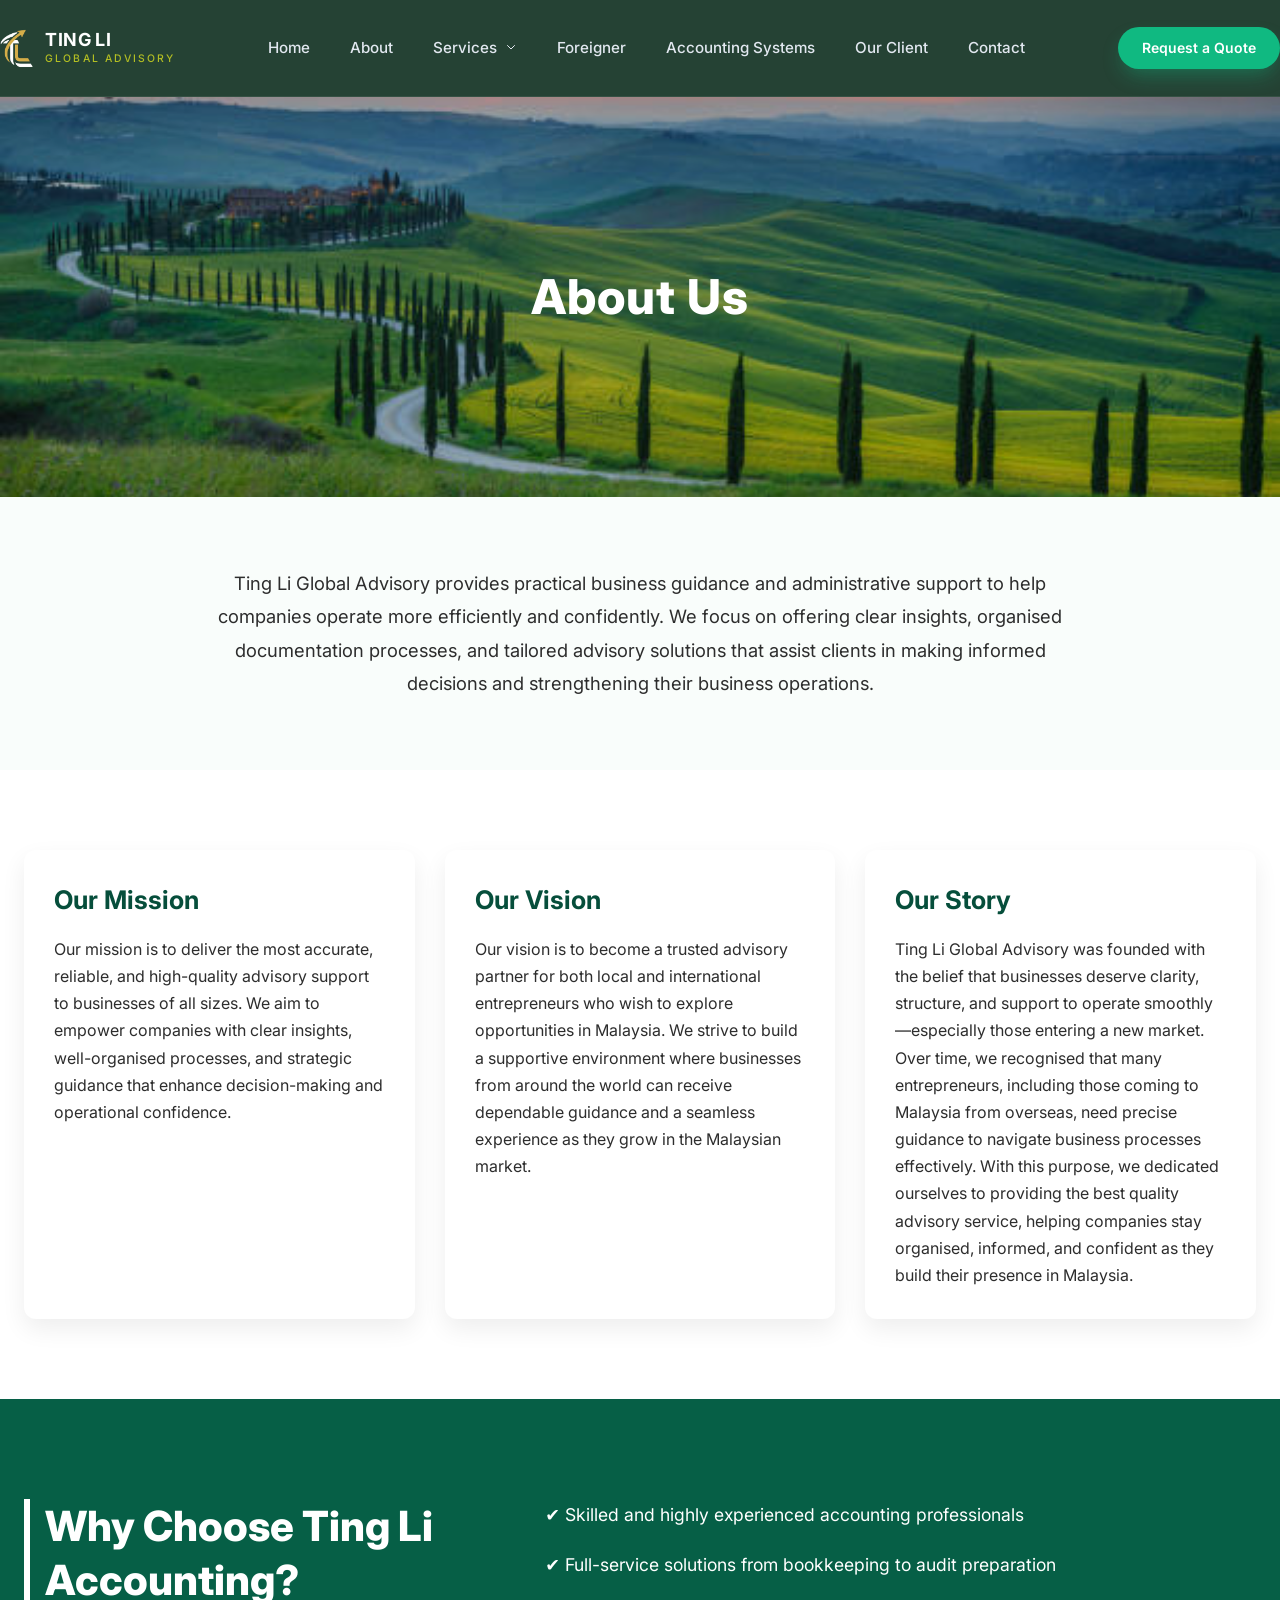
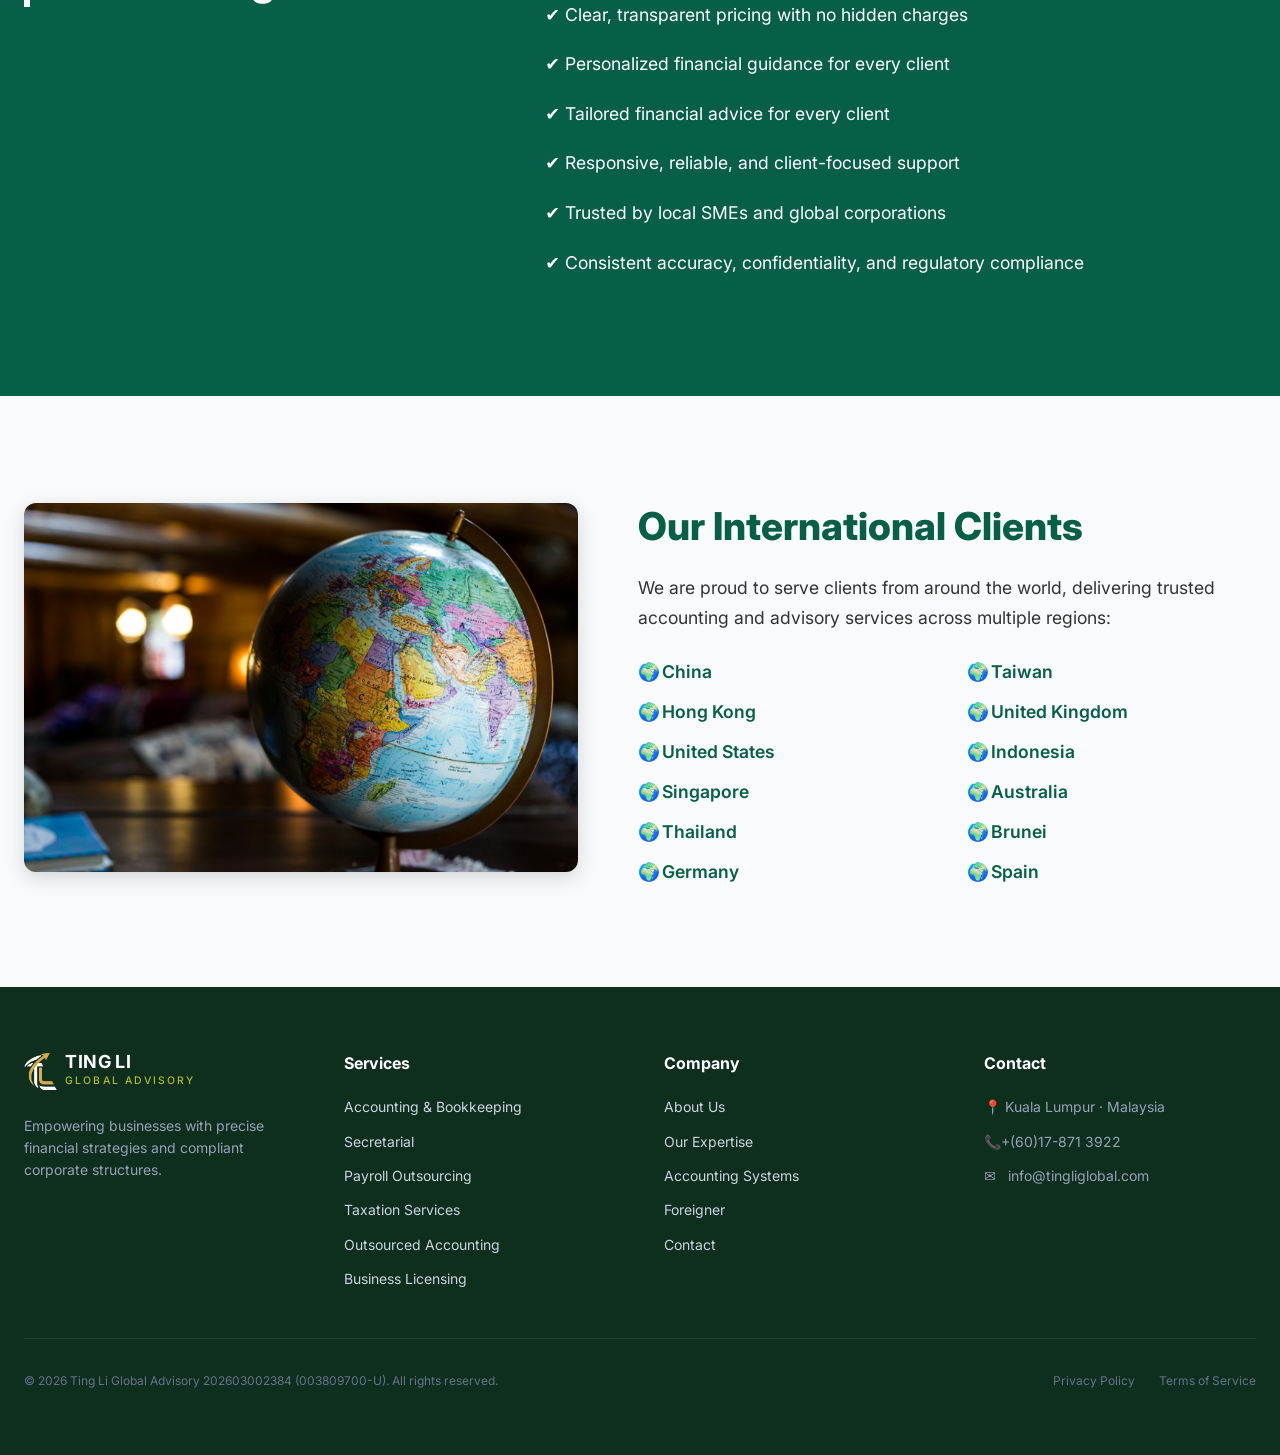
==== about.html @ d5cf1a66 "Add files via upload" ====
<!DOCTYPE html>
<html lang="en">
<head>
  <meta charset="utf-8" />
  <meta name="viewport" content="width=device-width, initial-scale=1" />
  <title>About - Ting Li Global Advisory</title>
  <link href="https://fonts.googleapis.com/css2?family=Inter:wght@300;400;500;600;700;800&display=swap" rel="stylesheet">
  <link rel="stylesheet" href="design.css" />
  <link rel="stylesheet" href="about.css" />
</head>
<body>
    
    <!-- ===== HEADER ===== -->
    <header class="site-header">
      <div class="container header-inner">
        
        <!-- Logo -->
        <a class="brand-logo" href="index.html">
            <img src="logo-short.png" alt="Ting Li Logo" class="logo-img">
            <div class="logo-text-group">
                <span class="logo-title">TING LI</span>
                <span class="logo-subtitle">Global Advisory</span>
            </div>
        </a>
    
        <!-- Desktop Nav -->
        <nav class="main-nav">
          <a href="index.html" class="nav-link">Home</a>
          <a href="about.html" class="nav-link">About</a>
          
          
          <!-- Dropdown -->
          <div class="nav-item-dropdown">
            <a href="#" class="nav-link dropdown-toggle">
                Services 
                <svg class="arrow-icon" fill="none" stroke="currentColor" viewBox="0 0 24 24"><path stroke-linecap="round" stroke-linejoin="round" stroke-width="2" d="M19 9l-7 7-7-7"></path></svg>
            </a>
            <div class="dropdown-menu">
                <a href="accounting.html" class="dropdown-item">Accounting & Bookkeeping</a>
                <a href="secretarial.html" class="dropdown-item">Company Secretarial</a>
                <a href="payroll.html" class="dropdown-item">Payroll Outsourcing</a>
                <a href="taxation.html" class="dropdown-item">Taxation Services</a>
                <a href="outsource.html" class="dropdown-item">Outsourced Accounting</a>
                <a href="license.html" class="dropdown-item">Business License</a>
                <div class="dropdown-divider"></div>
                <a href="services.html" class="dropdown-item highlight-link">All Services →</a>
            </div>
          </div>
          
          <a href="foreigner.html" class="nav-link">Foreigner</a>
          <a href="system.html" class="nav-link">Accounting Systems</a>
          <a href="client.html" class="nav-link">Our Client</a>
          <a href="contact.html" class="nav-link">Contact</a>
        </nav>
    
        <!-- CTA & Mobile -->
        <div class="header-actions">
            <a href="contact.html" class="btn btn-primary btn-sm">Request a Quote</a>
            <button class="mobile-menu-btn">
              <svg class="icon" fill="none" stroke="currentColor" viewBox="0 0 24 24"><path stroke-linecap="round" stroke-linejoin="round" stroke-width="2" d="M4 6h16M4 12h16M4 18h16"></path></svg>
            </button>
        </div>
      </div>
    </header>

  <main>
    <!-- ===== ABOUT US PAGE ===== -->
    <section class="about-banner">
      <img src="aboutbanner.jpg" alt="About TL Accounting">
      <div class="banner-text">
        <h1>About Us</h1>
      </div>
    </section>

    <section class="about-intro">
      <div class="container">
        <p>
          Ting Li Global Advisory provides practical business guidance and administrative support to help companies operate more efficiently and confidently. We focus on offering clear insights, organised documentation processes, and tailored advisory solutions that assist clients in making informed decisions and strengthening their business operations.
        </p>
      </div>
    </section>

    <section class="about-details">
      <div class="container mission-vision-story">
        <div class="detail-box">
          <h2>Our Mission</h2>
          <p>
            Our mission is to deliver the most accurate, reliable, and high-quality advisory support to businesses of all sizes. We aim to empower companies with clear insights, well-organised processes, and strategic guidance that enhance decision-making and operational confidence.
          </p>
        </div>

        <div class="detail-box">
          <h2>Our Vision</h2>
          <p>
            Our vision is to become a trusted advisory partner for both local and international entrepreneurs who wish to explore opportunities in Malaysia. We strive to build a supportive environment where businesses from around the world can receive dependable guidance and a seamless experience as they grow in the Malaysian market.
          </p>
        </div>

        <div class="detail-box">
          <h2>Our Story</h2>
          <p>
            Ting Li Global Advisory was founded with the belief that businesses deserve clarity, structure, and support to operate smoothly—especially those entering a new market. Over time, we recognised that many entrepreneurs, including those coming to Malaysia from overseas, need precise guidance to navigate business processes effectively. With this purpose, we dedicated ourselves to providing the best quality advisory service, helping companies stay organised, informed, and confident as they build their presence in Malaysia.
          </p>
        </div>
      </div>
    </section>

    <!-- ===== WHY CHOOSE HYCHANCE SECTION ===== -->
    <section class="why-hychance">
      <div class="container why-flex">
        
        <!-- Left side: title only -->
        <div class="why-title">
          <h2>Why Choose Ting Li Accounting?</h2>
        </div>

        <!-- Right side: content / points -->
        <div class="why-content">
          <ul class="why-list">
            <li>✔ Skilled and highly experienced accounting professionals</li>
            <li>✔ Full-service solutions from bookkeeping to audit preparation</li>
            <li>✔ Clear, transparent pricing with no hidden charges</li>
            <li>✔ Personalized financial guidance for every client</li>
            <li>✔ Tailored financial advice for every client</li>
            <li>✔ Responsive, reliable, and client-focused support</li>
            <li>✔ Trusted by local SMEs and global corporations</li>
            <li>✔ Consistent accuracy, confidentiality, and regulatory compliance</li>
          </ul>
        </div>

      </div>
    </section>

    <!-- ===== OUR INTERNATIONAL CLIENTS ===== -->
    <section class="international-clients">
      <div class="container clients-flex">
        
        <!-- Left: Photo -->
        <div class="clients-photo">
          <img src="clientsworld.jpg" alt="International Clients Map" />
        </div>

        <!-- Right: Title + Countries -->
        <div class="clients-text">
          <h2>Our International Clients</h2>
          <p>We are proud to serve clients from around the world, delivering trusted accounting and advisory services across multiple regions:</p>
          <ul class="country-list">
            <li>China</li>
            <li>Taiwan</li>
            <li>Hong Kong</li>
            <li>United Kingdom</li>
            <li>United States</li>
            <li>Indonesia</li>
            <li>Singapore</li>
            <li>Australia</li>
            <li>Thailand</li>
            <li>Brunei</li>
            <li>Germany</li>
            <li>Spain</li>
          </ul>
        </div>

      </div>
    </section>
  </main>

     <!-- ===== FOOTER ===== -->
    <footer class="site-footer">
      <div class="container">
        <div class="footer-grid">
          
          <!-- Brand -->
          <div class="footer-col brand-col">
            <div class="footer-brand">
               <img src="logo-short.png" alt="Ting Li Logo" class="logo-img">
            <div class="logo-text-group">
                <span class="logo-title">TING LI</span>
                <span class="logo-subtitle">Global Advisory</span>
            </div>
            </div>
            <p class="footer-desc">
              Empowering businesses with precise financial strategies and compliant corporate structures.
            </p>
          </div>

          <!-- Links -->
          <div class="footer-col">
            <h4 class="footer-heading">Services</h4>
            <ul class="footer-links">
              <li><a href="accounting.html">Accounting & Bookkeeping</a></li>
              <li><a href="secretarial.html">Secretarial</a></li>
              <li><a href="payroll.html">Payroll Outsourcing</a></li>
              <li><a href="taxation.html">Taxation Services</a></li>
              <li><a href="outsource.html">Outsourced Accounting</a></li>
              <li><a href="license.html">Business Licensing</a></li>
              
            </ul>
          </div>

          <div class="footer-col">
            <h4 class="footer-heading">Company</h4>
            <ul class="footer-links">
              <li><a href="about.html">About Us</a></li>
              <li><a href="services.html">Our Expertise</a></li>
              <li><a href="system.html">Accounting Systems</a></li>
              <li><a href="foreigner.html">Foreigner</a></li>
              
              <li><a href="contact.html">Contact</a></li>
            </ul>
          </div>

          <!-- Contact -->
          <div class="footer-col">
          <h4 class="footer-heading">Contact</h4>
          <ul class="footer-contact">
            <li>
               <span>📍 Kuala Lumpur · Malaysia</span>
               <span><br></span>
            </li>
            <li>
               <span>📞+(60)17-871 3922</span>
               <span></span>
            </li>
            <li>
               <span>✉️</span>
               <span>info@tingliglobal.com</span>
            </li>
          </ul>
        </div>

        </div>

        <div class="footer-bottom">
          <p>&copy; 2026 Ting Li Global Advisory 202603002384 (003809700-U). All rights reserved.</p>
          <div class="footer-legal">
            <a href="#">Privacy Policy</a>
            <a href="#">Terms of Service</a>
          </div>
        </div>
      </div>
    </footer>
</body>
</html>
---- design.css ----
/* =========================================
   VARIABLES & RESET
   ========================================= */
:root {
  /* Colors */
  --primary: #10b981; /* Emerald 500 */
  --primary-hover: #059669; /* Emerald 600 */
  --primary-light: #ecfdf5; /* Emerald 50 */
  --slate-900: #0f172a;
  --slate-800: #1e293b;
  --slate-500: #64748b;
  --slate-400: #94a3b8;
  --slate-50: #f8fafc;
  --white: #ffffff;
  
  /* Footer Background - Matching Header (Dark Emerald) */
  --bg-emerald-dark: #0e2e1e;

  /* Gradients */
  --grad-emerald: linear-gradient(to right, #059669, #14b8a6, #06b6d4); /* Emerald-Teal-Cyan */
  --grad-logo: linear-gradient(to bottom right, #10b981, #0d9488);
  
  /* Shadows */
  --shadow-sm: 0 1px 2px 0 rgba(0, 0, 0, 0.05);
  --shadow-lg: 0 10px 15px -3px rgba(0, 0, 0, 0.1), 0 4px 6px -2px rgba(0, 0, 0, 0.05);
  --shadow-card: 0 2px 15px -3px rgba(0,0,0,0.07);
  --shadow-card-hover: 0 50px 80px -15px rgba(16,185,129,0.3);
  --shadow-neon: 0 0 10px rgba(16, 185, 129, 0.5);
  
  /* Layout */
  --container-max: 1280px;
  --header-height: 80px;
}

* { box-sizing: border-box; margin: 0; padding: 0; }
html { height: 100%; } 
body {
  font-family: 'Inter', system-ui, -apple-system, sans-serif;
  color: var(--slate-900);
  line-height: 1.6;
  background-color: var(--white);
  -webkit-font-smoothing: antialiased;
}

/* =========================================
   UTILITIES
   ========================================= */
.container {
  width: 100%;
  max-width: var(--container-max);
  margin-left: auto !important;
  margin-right: auto !important;
  padding-left: 24px;
  padding-right: 24px;
}
a { text-decoration: none; color: inherit; }
.relative-z { position: relative; z-index: 10; }
.text-center { text-align: center; }
.mb-12 { margin-bottom: 3rem; }
.w-16 { width: 4rem; }
.h-1 { height: 0.25rem; }
.bg-emerald-500 { background-color: var(--primary); }
.mx-auto { margin-left: auto; margin-right: auto; }
.rounded { border-radius: 0.25rem; }
.text-slate-900 { color: var(--slate-900); }
.text-white { color: var(--white); }
.mt-6 { margin-top: 1.5rem; }

/* Buttons */
.btn {
  display: inline-flex;
  align-items: center;
  justify-content: center;
  font-weight: 600;
  border-radius: 9999px; /* Pill */
  transition: all 0.3s ease;
  cursor: pointer;
  border: none;
}
.btn-primary {
  background-color: var(--primary);
  color: var(--white);
  box-shadow: 0 10px 20px -5px rgba(16,185,129,0.4);
}
.btn-primary:hover {
  background-color: var(--primary-hover);
  transform: translateY(-2px);
  box-shadow: 0 20px 30px -5px rgba(16,185,129,0.5);
}
.btn-glass {
  background-color: rgba(255,255,255,0.05);
  border: 1px solid rgba(255,255,255,0.1);
  color: var(--white);
  backdrop-filter: blur(4px);
}
.btn-glass:hover {
  background-color: rgba(255,255,255,0.1);
}
.btn-dark {
  background-color: var(--slate-900);
  color: var(--white);
  box-shadow: var(--shadow-lg);
}
.btn-dark:hover {
  background-color: var(--slate-800);
  transform: translateY(-2px);
}
.btn-sm { padding: 0.625rem 1.5rem; font-size: 0.875rem; }
.btn-lg { padding: 1rem 2rem; font-size: 1rem; min-width: 180px; }

/* =========================================
   HEADER
   ========================================= */
.site-header {
  position: sticky;
  top: 0;
  z-index: 100;
  background-color: rgba(14, 46, 30, 0.9);
  backdrop-filter: blur(16px);
  border-bottom: 1px solid rgba(255, 255, 255, 0.08);
}
.header-inner {
  display: flex;
  align-items: center;
  justify-content: space-between;
  padding: 1.25rem 0;
}

/* Logo */
.brand-logo { display: flex; align-items: center; gap: 0.75rem; color: var(--white); }
.logo-img { height: 2.5rem; width: auto; object-fit: contain; }
.logo-text-group { display: flex; flex-direction: column; }
.logo-title { font-weight: 700; font-size: 1.125rem; line-height: 1.25; letter-spacing: 0.025em; }
.logo-subtitle { font-size: 0.65rem; font-weight: 500; letter-spacing: 0.2em; color: #b3be23; text-transform: uppercase; }

/* Nav */
.main-nav { display: none; }
@media(min-width: 1024px) {
  .main-nav { display: flex; align-items: center; gap: 2.5rem; }
}
.nav-link {
  font-weight: 500;
  color: #e2e8f0;
  font-size: 0.95rem;
  position: relative;
  transition: color 0.3s;
}
.nav-link:hover { color: #34d399; }
.nav-link::before {
  content: ''; position: absolute; bottom: -2px; left: 0; width: 0; height: 2px;
  background-color: #34d399; transition: width 0.3s;
}
.nav-link:hover::before { width: 100%; }

/* Dropdown */
.nav-item-dropdown { position: relative; height: 100%; display: flex; align-items: center; padding: 1rem 0; cursor: pointer; }
.arrow-icon { width: 0.75rem; height: 0.75rem; transition: transform 0.2s; margin-left: 4px; display: inline-block; }
.nav-item-dropdown:hover .arrow-icon { transform: rotate(180deg); }

.dropdown-menu {
  opacity: 0; visibility: hidden;
  position: absolute; top: 100%; left: 50%;
  transform: translateX(-50%) translateY(10px);
  background: var(--white);
  min-width: 260px;
  padding: 0.5rem;
  border-radius: 0.75rem;
  box-shadow: 0 20px 40px -5px rgba(0, 0, 0, 0.1);
  z-index: 50;
  transition: all 0.2s cubic-bezier(0.16, 1, 0.3, 1);
  border: 1px solid rgba(0,0,0,0.05);
}
.nav-item-dropdown:hover .dropdown-menu {
  opacity: 1; visibility: visible;
  transform: translateX(-50%) translateY(0);
}
.dropdown-item {
  display: block; padding: 0.625rem 1rem;
  color: var(--slate-500);
  font-size: 0.9rem; font-weight: 500;
  border-radius: 0.5rem; transition: all 0.2s;
}
.dropdown-item:hover {
  background-color: var(--primary-light);
  color: var(--primary-hover);
  padding-left: 1.25rem;
}
.dropdown-divider { height: 1px; background-color: #f1f5f9; margin: 0.25rem 0; }
.highlight-link { color: var(--primary-hover); font-weight: 600; }

/* Header Actions */
.header-actions { display: flex; align-items: center; gap: 1rem; }
.mobile-menu-btn {
  display: block; background: none; border: none; color: rgba(255,255,255,0.9);
  padding: 0.5rem; cursor: pointer;
}
.mobile-menu-btn:hover { color: white; background-color: rgba(255,255,255,0.1); border-radius: 0.5rem; }
@media(min-width: 1024px) { .mobile-menu-btn { display: none; } }
@media(max-width: 640px) { .header-actions .btn { display: none; } }

/* =========================================
   HERO
   ========================================= */
.hero-section {
  position: relative; width: 100%; min-height: 100vh;
  display: flex; align-items: center; justify-content: center;
  overflow: hidden;
  padding-top: 100px; padding-bottom: 80px;
}
.hero-slideshow {
  position: absolute; inset: 0; z-index: 0;
  background-size: cover; background-position: center;
  animation: slideShow 24s infinite;
  transition: background-image 1s ease-in-out;
}
.hero-overlay {
  position: absolute; inset: 0; z-index: 1;
  background: linear-gradient(135deg, rgba(2, 6, 23, 0.9) 0%, rgba(15, 23, 42, 0.7) 60%, rgba(15, 23, 42, 0.4) 100%);
}
@keyframes slideShow {
  0%, 20% { background-image: url('home1.jpg'); transform: scale(1); }
  25%, 45% { background-image: url('home2.jpg'); transform: scale(1.05); }
  50%, 70% { background-image: url('home3.jpg'); transform: scale(1); }
  75%, 95% { background-image: url('home4.jpg'); transform: scale(1.05); }
  100% { background-image: url('home1.jpg'); transform: scale(1); }
}

.hero-content {
  position: relative; z-index: 10;
  display: flex; flex-direction: column; align-items: flex-start; text-align: left;
}
.hero-inner { width: 100%; max-width: 64rem; }

.hero-badge {
  display: inline-flex; align-items: center; gap: 0.5rem;
  padding: 0.375rem 1rem; margin-bottom: 2rem;
  border-radius: 9999px;
  background-color: rgba(30, 41, 59, 0.5);
  backdrop-filter: blur(12px);
  border: 1px solid rgba(51, 65, 85, 0.5);
  box-shadow: var(--shadow-lg);
}
.status-indicator { position: relative; display: flex; width: 0.5rem; height: 0.5rem; }
.ping { position: absolute; display: inline-flex; height: 100%; width: 100%; border-radius: 50%; background-color: #34d399; opacity: 0.75; animation: ping 1s cubic-bezier(0, 0, 0.2, 1) infinite; }
@keyframes ping { 75%, 100% { transform: scale(2); opacity: 0; } }
.dot { position: relative; display: inline-flex; border-radius: 50%; width: 0.5rem; height: 0.5rem; background-color: #10b981; }
.badge-text { color: #6ee7b7; font-size: 0.75rem; font-weight: 700; letter-spacing: 0.1em; text-transform: uppercase; }

.hero-title {
  font-size: 3rem; font-weight: 800; color: var(--white);
  line-height: 1.1; margin-bottom: 2rem; letter-spacing: -0.025em;
  text-shadow: 0 10px 30px rgba(0,0,0,0.5);
}
@media(min-width: 768px) { .hero-title { font-size: 3.75rem; } }
@media(min-width: 1024px) { .hero-title { font-size: 4.5rem; } }
.gradient-text { background: var(--grad-emerald); -webkit-background-clip: text; color: transparent; background-clip: text; }
.desktop-break { display: none; }
@media(min-width: 1024px) { .desktop-break { display: block; } }

.hero-subtitle {
  font-size: 1.125rem; color: #e2e8f0; margin-bottom: 2.5rem;
  font-weight: 300; line-height: 1.75; max-width: 42rem; margin-left: 0; margin-right: 0;
}
@media(min-width: 768px) { .hero-subtitle { font-size: 1.25rem; } }
.highlight { color: var(--white); font-weight: 500; border-bottom: 1px solid rgba(16, 185, 129, 0.4); }

.hero-buttons { display: flex; flex-direction: column; gap: 1rem; align-items: flex-start; justify-content: flex-start; margin-bottom: 3.5rem; }
@media(min-width: 640px) { .hero-buttons { flex-direction: row; } }

/* Hero Feature Card */
.hero-features-card {
  display: inline-flex; flex-direction: column; gap: 1rem;
  padding: 1.5rem 2rem;
  border-radius: 1rem;
  background-color: rgba(15, 23, 42, 0.4);
  backdrop-filter: blur(12px);
  border: 1px solid rgba(255, 255, 255, 0.05);
  text-align: left;
}
@media(min-width: 768px) { .hero-features-card { flex-direction: row; gap: 2rem; } }

.feature-item { display: flex; align-items: center; gap: 0.75rem; }
.feature-item span { color: #e2e8f0; font-weight: 500; font-size: 0.875rem; }
.icon-circle {
  flex-shrink: 0; width: 2rem; height: 2rem;
  border-radius: 50%;
  background-color: rgba(16, 185, 129, 0.2);
  border: 1px solid rgba(16, 185, 129, 0.3);
  display: flex; align-items: center; justify-content: center;
  color: #34d399;
}
.icon { width: 1rem; height: 1rem; }
.separator { display: none; width: 1px; height: 2rem; background-color: rgba(255, 255, 255, 0.1); align-self: center; }
@media(min-width: 768px) { .separator { display: block; } }

/* =========================================
   SERVICES
   ========================================= */
.services-section {
  position: relative; width: 100%; padding: 7rem 0;
  background-color: var(--white); overflow: hidden;
}
.bg-grid {
  position: absolute; inset: 0; z-index: 0; opacity: 0.03; pointer-events: none;
  background-image: linear-gradient(#111 1px, transparent 1px), linear-gradient(90deg, #111 1px, transparent 1px);
  background-size: 40px 40px;
}
.section-header { text-align: center; margin-bottom: 5rem; max-width: 48rem; margin-left: auto; margin-right: auto; }
.section-title {
  font-size: 2.25rem; font-weight: 700; color: var(--slate-900); margin-bottom: 1.5rem;
  letter-spacing: -0.025em; line-height: 1.2;
}
@media(min-width: 768px) { .section-title { font-size: 3rem; } }
.gradient-text-emerald { background: var(--grad-emerald); -webkit-background-clip: text; color: transparent; background-clip: text; }
.section-description {
  font-size: 1.125rem; color: var(--slate-500); font-weight: 300; line-height: 1.75;
}

.services-grid {
  display: grid; grid-template-columns: 1fr; gap: 2rem;
}
@media(min-width: 768px) { .services-grid { grid-template-columns: repeat(2, 1fr); } }
@media(min-width: 1024px) { .services-grid { grid-template-columns: repeat(3, 1fr); } }

.service-card {
  background-color: var(--white);
  border-radius: 1rem;
  padding: 2rem;
  border: 1px solid #f1f5f9;
  box-shadow: var(--shadow-card);
  transition: all 0.3s ease-out;
  display: flex; flex-direction: column; height: 100%;
}
.service-card:hover {
  box-shadow: var(--shadow-card-hover);
  transform: translateY(-0.5rem);
}

.card-icon-wrapper {
  margin-bottom: 1.5rem; width: 3.5rem; height: 3.5rem;
  border-radius: 0.75rem;
  background-color: var(--primary-light);
  color: var(--primary-hover);
  display: flex; align-items: center; justify-content: center;
  transition: all 0.3s;
}
.service-card:hover .card-icon-wrapper { background-color: var(--primary-hover); color: var(--white); }
.card-icon { width: 1.75rem; height: 1.75rem; }

.card-title { font-size: 1.25rem; font-weight: 700; color: var(--slate-900); margin-bottom: 0.75rem; transition: color 0.3s; }
.service-card:hover .card-title { color: var(--primary-hover); }
.card-desc { font-size: 0.875rem; color: var(--slate-500); line-height: 1.6; margin-bottom: 1.5rem; font-weight: 300; }
.card-footer { margin-top: auto; padding-top: 1.5rem; border-top: 1px solid var(--slate-50); font-size: 0.875rem; font-weight: 600; color: var(--primary-hover); display: flex; align-items: center; }
.arrow-mini { width: 1rem; height: 1rem; margin-left: 0.5rem; transition: transform 0.3s; }
.service-card:hover .arrow-mini { transform: translateX(4px); }

/* Dark Card (Custom Advice) */
.service-card-dark {
  background: linear-gradient(to bottom right, var(--slate-900), var(--slate-800));
  border-color: #334155;
  box-shadow: var(--shadow-lg);
}
.service-card-dark:hover { box-shadow: 0 25px 50px -12px rgba(0,0,0,0.25); }
.service-card-dark .card-icon-wrapper { background-color: rgba(255,255,255,0.1); color: #34d399; }
.service-card-dark:hover .card-icon-wrapper { background-color: var(--primary); color: var(--white); }
.service-card-dark .card-title:hover { color: #6ee7b7; }

/* Wide Card */
.service-card-wide {
    grid-column: 1 / -1;
    align-items: center;
    text-align: center;
    flex-direction: column;
}
.service-card-wide .card-footer {
    justify-content: center;
}
@media(min-width: 768px) {
    .service-card-wide {
        flex-direction: row;
        text-align: left;
        align-items: center;
        gap: 2rem;
    }
    .service-card-wide .card-footer {
        border-top: none;
        margin-top: 0;
        padding-top: 0;
        margin-left: auto;
    }
    .service-card-wide .card-desc { margin-bottom: 0; }
}
/* =========================================
   FOREIGNER
   ========================================= */
.foreigner-section {
  position: relative; padding: 7rem 0; background-color: var(--slate-50);
  overflow: hidden; border-top: 1px solid #e2e8f0;
}
.bg-blob {
  position: absolute; top: 0; right: 0; width: 500px; height: 500px;
  background-color: rgba(209, 250, 229, 0.5);
  border-radius: 50%; filter: blur(64px);
  transform: translate(50%, -50%);
}
.foreigner-layout { display: flex; flex-direction: column; gap: 4rem; align-items: center; }
@media(min-width: 1024px) { .foreigner-layout { flex-direction: row; gap: 6rem; } }

.foreigner-content { flex: 1; order: 2; }
@media(min-width: 1024px) { .foreigner-content { order: 1; } }

.badge-pill {
  display: inline-block; padding: 0.25rem 0.75rem; margin-bottom: 1.5rem;
  border-radius: 0.375rem; background-color: var(--primary-light);
  color: #065f46; font-size: 0.75rem; font-weight: 700; text-transform: uppercase; letter-spacing: 0.05em;
}

.feature-grid { display: grid; grid-template-columns: 1fr; gap: 1rem; margin-bottom: 2.5rem; }
@media(min-width: 640px) { .feature-grid { grid-template-columns: repeat(3, 1fr); } }

.feature-box {
  display: flex; flex-direction: column; align-items: center; text-align: center;
  padding: 1rem; background-color: var(--white); border-radius: 0.75rem;
  border: 1px solid #f1f5f9; box-shadow: var(--shadow-sm);
  transition: border-color 0.3s;
}
.feature-box:hover { border-color: #a7f3d0; }
.emoji-icon { font-size: 1.875rem; margin-bottom: 0.5rem; }
.feature-label { font-weight: 700; color: var(--slate-800); font-size: 0.875rem; }

.foreigner-image-wrapper { flex: 1; order: 1; width: 100%; }
@media(min-width: 1024px) { .foreigner-image-wrapper { order: 2; } }

.image-card {
  position: relative; border-radius: 1rem; overflow: hidden;
  box-shadow: var(--shadow-lg); border: 4px solid var(--white);
  transform: rotate(1deg); transition: transform 0.5s;
}
.image-card:hover { transform: rotate(0); }
.img-fluid { width: 100%; height: auto; display: block; object-fit: cover; }
.image-overlay { position: absolute; inset: 0; background: linear-gradient(to top, rgba(0,0,0,0.5), transparent); }
.image-caption { position: absolute; bottom: 1.5rem; left: 1.5rem; color: var(--white); }
.caption-title { font-weight: 700; font-size: 1.125rem; }
.caption-subtitle { font-size: 0.875rem; opacity: 0.9; }


/* =========================================
   FOOTER
   ========================================= */
.site-footer {
  background-color: var(--bg-emerald-dark); /* Updated to Emerald */
  color: #cbd5e1;
  padding: 4rem 0;
}
.footer-grid {
  display: grid; grid-template-columns: 1fr; gap: 3rem; margin-bottom: 3rem;
}
@media(min-width: 768px) { .footer-grid { grid-template-columns: repeat(4, 1fr); } }

.brand-col { grid-column: span 1; }
@media(min-width: 768px) { .brand-col { grid-column: span 1; } }

.footer-brand { display: flex; align-items: center; gap: 0.5rem; color: var(--white); font-weight: 700; font-size: 1.25rem; margin-bottom: 1.5rem; }
.footer-logo-img { height: 2rem; width: auto; object-fit: contain; }
.footer-desc { font-size: 0.875rem; color: var(--slate-400); line-height: 1.6; }

.footer-heading { color: var(--white); font-weight: 700; margin-bottom: 1.25rem; }
.footer-links { list-style: none; display: flex; flex-direction: column; gap: 0.75rem; font-size: 0.875rem; }
.footer-links a:hover { color: #34d399; transition: color 0.3s; }

.footer-contact { list-style: none; display: flex; flex-direction: column; gap: 0.75rem; font-size: 0.875rem; color: var(--slate-400); }
.footer-contact li { display: flex; gap: 0.75rem; align-items: flex-start; }

.footer-bottom {
  border-top: 1px solid rgba(255,255,255,0.1); padding-top: 2rem;
  display: flex; flex-direction: column; gap: 1rem;
  font-size: 0.75rem; color: var(--slate-500); align-items: center;
}
@media(min-width: 768px) {
  .footer-bottom { flex-direction: row; justify-content: space-between; }
}
.footer-legal { display: flex; gap: 1.5rem; }
.footer-legal a:hover { color: var(--white); }

/* =========================================
   ANIMATIONS
   ========================================= */
@keyframes fadeInUp {
  from { opacity: 0; transform: translateY(30px); }
  to { opacity: 1; transform: translateY(0); }
}
.animate-fade-in-up {
  animation: fadeInUp 0.8s cubic-bezier(0.16, 1, 0.3, 1) forwards;
  opacity: 0;
}
.delay-100 { animation-delay: 100ms; }
.delay-200 { animation-delay: 200ms; }
.delay-300 { animation-delay: 300ms; }
.delay-400 { animation-delay: 400ms; }
.delay-500 { animation-delay: 500ms; }
.delay-600 { animation-delay: 600ms; }
---- about.css ----
/* ===== ABOUT US PAGE ===== */

/* --- Banner --- */
.about-banner {
  position: relative;
  width: 100%;
  height: 400px;
  overflow: hidden;
}

.about-banner img {
  width: 100%;
  height: 100%;
  object-fit: cover;
  filter: brightness(70%);
}

.banner-text {
  position: absolute;
  top: 50%;
  left: 50%;
  transform: translate(-50%, -50%);
  color: white;
  text-align: center;
}

.banner-text h1 {
  font-size: 3rem;
  font-weight: 800;
  letter-spacing: 1px;
}

/* --- Intro Paragraph --- */
.about-intro {
  background: #f9fdfb;
  padding: 70px 0;
  text-align: center;
}

.about-intro p {
  font-size: 1.15rem;
  color: #2d2d2d;
  line-height: 1.8;
  max-width: 900px;
  margin: 0 auto;
  padding: 0 24px;
}

/* --- Mission, Vision, Story --- */
.about-details {
  padding: 80px 0;
}

.mission-vision-story {
  display: flex;
  flex-wrap: wrap;
  justify-content: space-between;
  gap: 30px;
}

.detail-box {
  flex: 1 1 30%;
  background: #ffffff;
  border-radius: 12px;
  box-shadow: 0 10px 25px rgba(0,0,0,0.07);
  padding: 30px;
  transition: transform 0.3s ease, box-shadow 0.3s ease;
}

.detail-box:hover {
  transform: translateY(-6px);
  box-shadow: 0 20px 30px rgba(0,0,0,0.12);
}

.detail-box h2 {
  color: #064e3b;
  font-size: 1.6rem;
  margin-bottom: 15px;
  font-weight: 700;
}

.detail-box p {
  color: #2d2d2d;
  font-size: 1rem;
  line-height: 1.7;
}

/* ===== WHY CHOOSE TING LI ===== */
.why-hychance {
  background: #065f46; /* Deep Emerald */
  color: white;
  padding: 100px 0;
}

.why-flex {
  display: flex;
  align-items: flex-start;
  justify-content: space-between;
  gap: 60px;
}

/* Left side - Title only */
.why-title {
  flex: 0 0 35%;
}

.why-title h2 {
  font-size: 2.6rem;
  font-weight: 800;
  color: white;
  line-height: 1.3;
  text-align: left;
  border-left: 6px solid white;
  padding-left: 15px;
}

/* Right side - Content points */
.why-content {
  flex: 1;
}

.why-list {
  list-style: none;
  margin: 0;
  padding: 0;
}

.why-list li {
  margin-bottom: 18px;
  font-size: 1.1rem;
  line-height: 1.8;
  position: relative;
  padding-left: 30px;
}

/* Responsive */
@media (max-width: 900px) {
  .why-flex {
    flex-direction: column;
    gap: 30px;
  }

  .why-title {
    flex: 1;
    text-align: center;
  }

  .why-title h2 {
    border-left: none;
    border-bottom: 3px solid white;
    padding-left: 0;
    padding-bottom: 10px;
    text-align: center;
  }

  .why-content {
    text-align: left;
  }
}

/* ===== OUR INTERNATIONAL CLIENTS ===== */
.international-clients {
  background: #f9fafb;
  padding: 100px 0;
}

.clients-flex {
  display: flex;
  align-items: center;
  justify-content: space-between;
  gap: 60px;
}

/* Left side - Photo */
.clients-photo {
  flex: 0 0 45%;
}

.clients-photo img {
  width: 100%;
  height: auto;
  border-radius: 12px;
  box-shadow: 0 6px 20px rgba(0, 0, 0, 0.15);
}

/* Right side - Text and list */
.clients-text {
  flex: 1;
}

.clients-text h2 {
  color: #065f46; /* Deep Emerald */
  font-size: 2.4rem;
  font-weight: 800;
  margin-bottom: 15px;
}

.clients-text p {
  font-size: 1.1rem;
  color: #333;
  margin-bottom: 25px;
  line-height: 1.7;
}

.country-list {
  display: grid;
  grid-template-columns: repeat(2, 1fr);
  gap: 12px 40px;
  list-style: none;
  padding: 0;
  margin: 0;
}

.country-list li {
  font-size: 1.1rem;
  color: #065f46;
  font-weight: 600;
  position: relative;
  padding-left: 24px;
}

.country-list li::before {
  content: "🌍";
  position: absolute;
  left: 0;
  color: #10b981; /* Emerald accent */
}

/* Responsive */
@media (max-width: 900px) {
  .clients-flex {
    flex-direction: column;
    text-align: center;
  }

  .clients-photo {
    flex: 1;
    order: -1;
  }

  .country-list {
    grid-template-columns: 1fr;
  }

  .clients-text h2 {
    font-size: 2rem;
  }
}
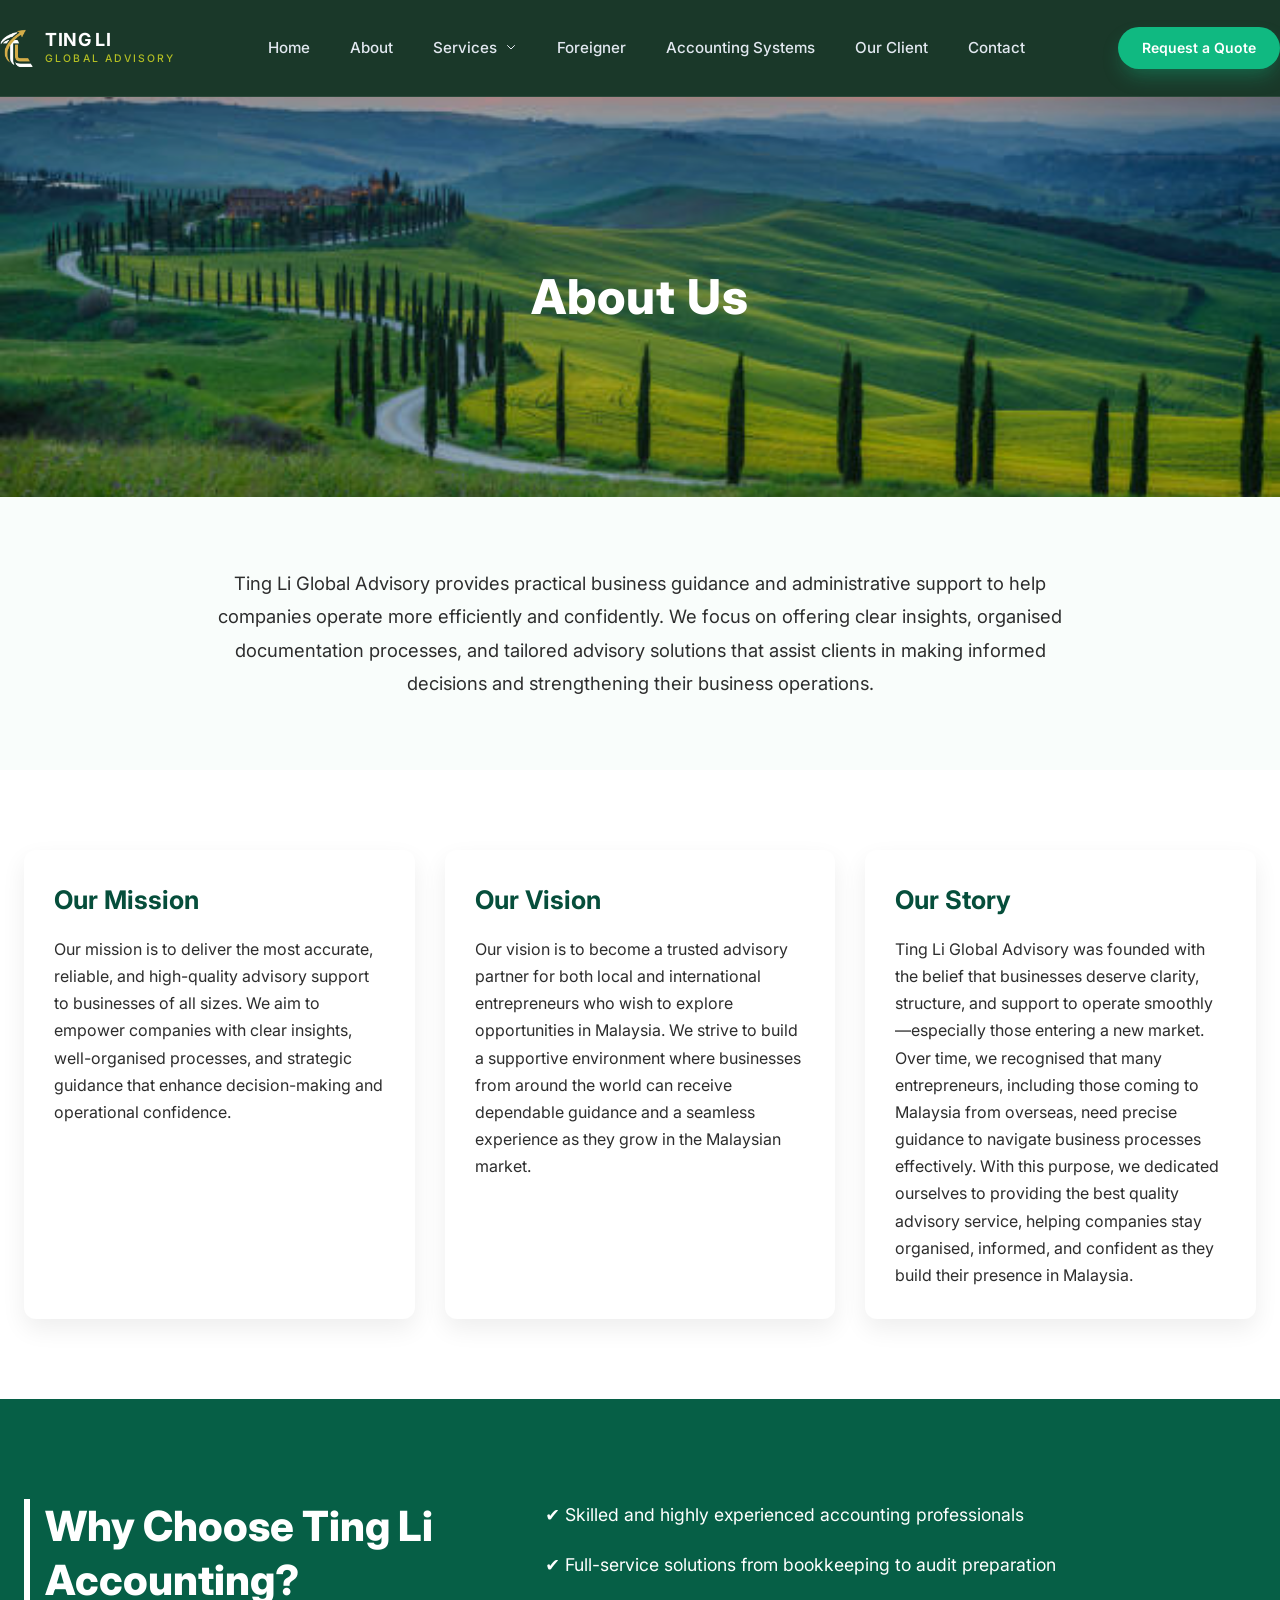
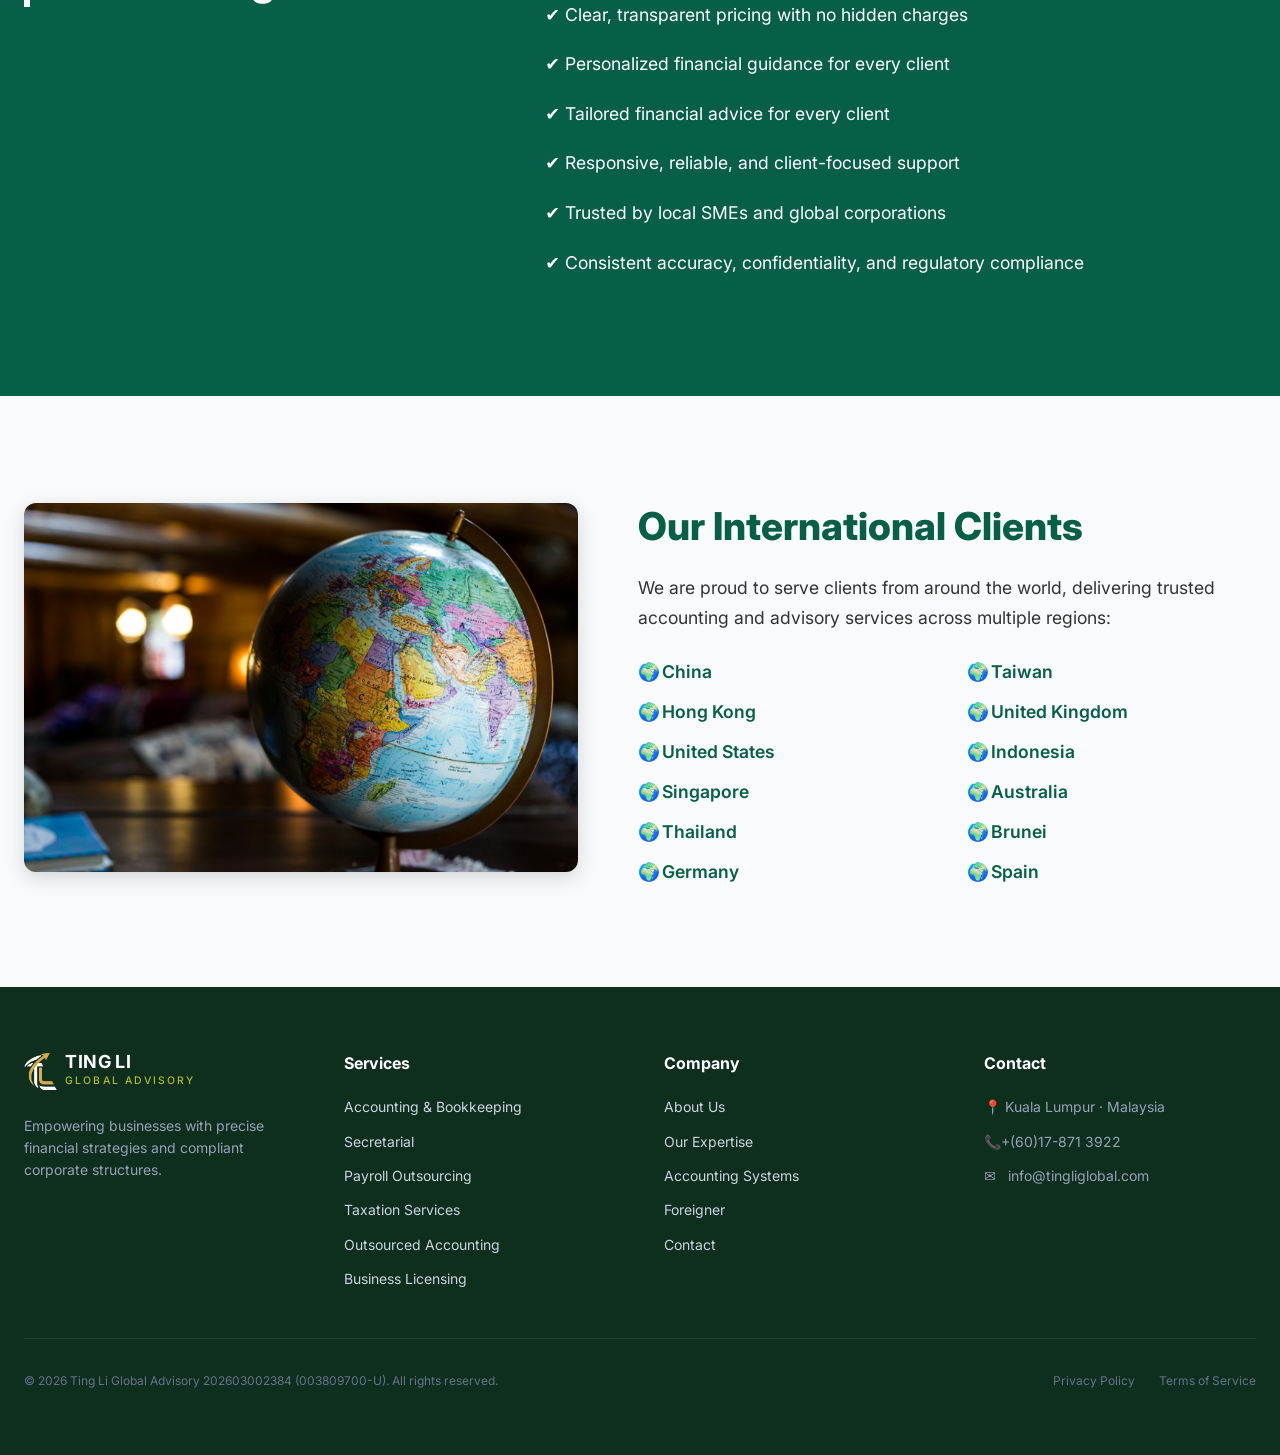
==== commit 916940c8: "Update about.html" ====
--- a/about.html
+++ b/about.html
@@ -16,7 +16,7 @@
         
         <!-- Logo -->
         <a class="brand-logo" href="index.html">
-            <img src="logo-short.png" alt="Ting Li Logo" class="logo-img">
+            <img src="logo-short.png" alt="Ting Li Global Advvisory" class="logo-img">
             <div class="logo-text-group">
                 <span class="logo-title">TING LI</span>
                 <span class="logo-subtitle">Global Advisory</span>
@@ -239,5 +239,8 @@
         </div>
       </div>
     </footer>
+  <script src="design.js"></script>
 </body>
-</html>+
+</html>
+
--- a/design.css
+++ b/design.css
@@ -1,5 +1,5 @@
 /* =========================================
-   VARIABLES & RESET
+   1. VARIABLES & RESET
    ========================================= */
 :root {
   /* Colors */
@@ -17,7 +17,7 @@
   --bg-emerald-dark: #0e2e1e;
 
   /* Gradients */
-  --grad-emerald: linear-gradient(to right, #059669, #14b8a6, #06b6d4); /* Emerald-Teal-Cyan */
+  --grad-emerald: linear-gradient(to right, #059669, #14b8a6, #06b6d4);
   --grad-logo: linear-gradient(to bottom right, #10b981, #0d9488);
   
   /* Shadows */
@@ -33,17 +33,25 @@
 }
 
 * { box-sizing: border-box; margin: 0; padding: 0; }
-html { height: 100%; } 
+html { height: 100%; overflow-x: hidden; } 
 body {
   font-family: 'Inter', system-ui, -apple-system, sans-serif;
   color: var(--slate-900);
   line-height: 1.6;
   background-color: var(--white);
   -webkit-font-smoothing: antialiased;
-}
-
-/* =========================================
-   UTILITIES
+  margin: 0;
+}
+
+/* FIX: Ensure all images fit */
+img {
+    max-width: 100%;
+    height: auto;
+    object-fit: cover;
+}
+
+/* =========================================
+   2. UTILITIES
    ========================================= */
 .container {
   width: 100%;
@@ -108,14 +116,48 @@
 .btn-sm { padding: 0.625rem 1.5rem; font-size: 0.875rem; }
 .btn-lg { padding: 1rem 2rem; font-size: 1rem; min-width: 180px; }
 
-/* =========================================
-   HEADER
+/* FIX: "View Solution" Button Formatting */
+.btn-xl-smooth {
+  padding: 1rem 2.5rem; /* Balanced padding */
+  font-size: 1rem;
+  min-width: 180px; /* Consistent width */
+  background-color: var(--primary);
+  color: var(--white);
+  border-radius: 9999px;
+  box-shadow: 0 15px 30px -5px rgba(16,185,129,0.4);
+  transition: all 0.5s cubic-bezier(0.4, 0, 0.2, 1);
+  display: inline-flex;
+  align-items: center;
+  justify-content: center;
+  font-weight: 700; /* Bold text */
+  cursor: pointer;
+  border: none;
+  white-space: nowrap; /* CRITICAL: Prevents text from breaking to next line */
+  line-height: 1;
+}
+
+.btn-xl-smooth:hover {
+  background-color: var(--primary-hover);
+  transform: scale(1.05) translateY(-3px);
+  box-shadow: 0 20px 40px -5px rgba(16,185,129,0.5);
+}
+
+/* On mobile, make buttons stack nicely */
+@media (max-width: 640px) {
+    .btn-xl-smooth {
+        width: 100%; /* Full width looks better on phone */
+        margin-bottom: 10px;
+    }
+}
+
+/* =========================================
+   3. HEADER
    ========================================= */
 .site-header {
   position: sticky;
   top: 0;
-  z-index: 100;
-  background-color: rgba(14, 46, 30, 0.9);
+  z-index: 10000;
+  background-color: rgba(14, 46, 30, 0.95);
   backdrop-filter: blur(16px);
   border-bottom: 1px solid rgba(255, 255, 255, 0.08);
 }
@@ -124,6 +166,7 @@
   align-items: center;
   justify-content: space-between;
   padding: 1.25rem 0;
+  min-height: 80px;
 }
 
 /* Logo */
@@ -133,73 +176,187 @@
 .logo-title { font-weight: 700; font-size: 1.125rem; line-height: 1.25; letter-spacing: 0.025em; }
 .logo-subtitle { font-size: 0.65rem; font-weight: 500; letter-spacing: 0.2em; color: #b3be23; text-transform: uppercase; }
 
-/* Nav */
+/* Header Actions */
+.header-actions { display: flex; align-items: center; gap: 1rem; }
+
+/* Mobile Menu Button (CSS Hamburger) */
+.mobile-menu-btn {
+  display: none;
+  background: transparent;
+  border: none;
+  padding: 0;
+  width: 30px;
+  height: 24px;
+  cursor: pointer;
+  position: relative;
+  z-index: 10002;
+}
+.mobile-menu-btn::before,
+.mobile-menu-btn::after,
+.mobile-menu-btn span {
+    content: '';
+    display: block;
+    width: 100%;
+    height: 2px;
+    background-color: #ffffff;
+    position: absolute;
+    left: 0;
+    border-radius: 2px;
+    transition: all 0.3s;
+}
+.mobile-menu-btn::before { top: 0; }
+.mobile-menu-btn span { top: 11px; }
+.mobile-menu-btn::after { bottom: 0; }
+
+@media(max-width: 1024px) {
+    .header-actions .btn { display: none !important; }
+    .mobile-menu-btn { display: block !important; }
+}
+
+/* =========================================
+   4. NAVIGATION (Desktop & Mobile Fix)
+   ========================================= */
 .main-nav { display: none; }
+
 @media(min-width: 1024px) {
   .main-nav { display: flex; align-items: center; gap: 2.5rem; }
-}
-.nav-link {
-  font-weight: 500;
-  color: #e2e8f0;
-  font-size: 0.95rem;
-  position: relative;
-  transition: color 0.3s;
-}
-.nav-link:hover { color: #34d399; }
-.nav-link::before {
-  content: ''; position: absolute; bottom: -2px; left: 0; width: 0; height: 2px;
-  background-color: #34d399; transition: width 0.3s;
-}
-.nav-link:hover::before { width: 100%; }
-
-/* Dropdown */
-.nav-item-dropdown { position: relative; height: 100%; display: flex; align-items: center; padding: 1rem 0; cursor: pointer; }
-.arrow-icon { width: 0.75rem; height: 0.75rem; transition: transform 0.2s; margin-left: 4px; display: inline-block; }
-.nav-item-dropdown:hover .arrow-icon { transform: rotate(180deg); }
-
-.dropdown-menu {
-  opacity: 0; visibility: hidden;
-  position: absolute; top: 100%; left: 50%;
-  transform: translateX(-50%) translateY(10px);
-  background: var(--white);
-  min-width: 260px;
-  padding: 0.5rem;
-  border-radius: 0.75rem;
-  box-shadow: 0 20px 40px -5px rgba(0, 0, 0, 0.1);
-  z-index: 50;
-  transition: all 0.2s cubic-bezier(0.16, 1, 0.3, 1);
-  border: 1px solid rgba(0,0,0,0.05);
-}
-.nav-item-dropdown:hover .dropdown-menu {
-  opacity: 1; visibility: visible;
-  transform: translateX(-50%) translateY(0);
-}
-.dropdown-item {
-  display: block; padding: 0.625rem 1rem;
-  color: var(--slate-500);
-  font-size: 0.9rem; font-weight: 500;
-  border-radius: 0.5rem; transition: all 0.2s;
-}
-.dropdown-item:hover {
-  background-color: var(--primary-light);
-  color: var(--primary-hover);
-  padding-left: 1.25rem;
-}
-.dropdown-divider { height: 1px; background-color: #f1f5f9; margin: 0.25rem 0; }
-.highlight-link { color: var(--primary-hover); font-weight: 600; }
-
-/* Header Actions */
-.header-actions { display: flex; align-items: center; gap: 1rem; }
-.mobile-menu-btn {
-  display: block; background: none; border: none; color: rgba(255,255,255,0.9);
-  padding: 0.5rem; cursor: pointer;
-}
-.mobile-menu-btn:hover { color: white; background-color: rgba(255,255,255,0.1); border-radius: 0.5rem; }
-@media(min-width: 1024px) { .mobile-menu-btn { display: none; } }
-@media(max-width: 640px) { .header-actions .btn { display: none; } }
-
-/* =========================================
-   HERO
+  
+  .nav-link {
+    font-weight: 500;
+    color: #e2e8f0;
+    font-size: 0.95rem;
+    position: relative;
+    transition: color 0.3s;
+  }
+  .nav-link:hover { color: #34d399; }
+  .nav-link::before {
+    content: ''; position: absolute; bottom: -2px; left: 0; width: 0; height: 2px;
+    background-color: #34d399; transition: width 0.3s;
+  }
+  .nav-link:hover::before { width: 100%; }
+
+  /* Desktop Dropdown */
+  .nav-item-dropdown { position: relative; height: 100%; display: flex; align-items: center; padding: 1rem 0; cursor: pointer; }
+  .arrow-icon { width: 0.75rem; height: 0.75rem; transition: transform 0.2s; margin-left: 4px; display: inline-block; }
+  .nav-item-dropdown:hover .arrow-icon { transform: rotate(180deg); }
+
+  .dropdown-menu {
+    opacity: 0; visibility: hidden;
+    position: absolute; top: 100%; left: 50%;
+    transform: translateX(-50%) translateY(10px);
+    background: var(--white);
+    min-width: 260px;
+    padding: 0.5rem;
+    border-radius: 0.75rem;
+    box-shadow: 0 20px 40px -5px rgba(0, 0, 0, 0.1);
+    z-index: 50;
+    transition: all 0.2s cubic-bezier(0.16, 1, 0.3, 1);
+    border: 1px solid rgba(0,0,0,0.05);
+  }
+  .nav-item-dropdown:hover .dropdown-menu {
+    opacity: 1; visibility: visible;
+    transform: translateX(-50%) translateY(0);
+  }
+  .dropdown-item {
+    display: block; padding: 0.625rem 1rem;
+    color: var(--slate-500);
+    font-size: 0.9rem; font-weight: 500;
+    border-radius: 0.5rem; transition: all 0.2s;
+  }
+  .dropdown-item:hover {
+    background-color: var(--primary-light);
+    color: var(--primary-hover);
+    padding-left: 1.25rem;
+  }
+}
+
+/* FIX: Mobile Menu Logic (Stick it, Don't slide it) */
+@media (max-width: 1024px) {
+    .main-nav {
+        display: none;
+        flex-direction: column;
+        background-color: #0e2e1e; /* Dark Green */
+        position: absolute;
+        top: 100%; left: 0; width: 100%;
+        padding: 0;
+        border-top: 1px solid rgba(255,255,255,0.1);
+        box-shadow: 0 10px 15px rgba(0,0,0,0.5);
+        z-index: 9998;
+        max-height: 80vh;
+        overflow-y: auto;
+    }
+    .main-nav.active { display: flex !important; }
+
+    /* Links */
+    .nav-link {
+        display: block;
+        padding: 15px 20px !important;
+        border-bottom: 1px solid rgba(255,255,255,0.1);
+        color: #ffffff !important;
+        font-weight: 600;
+        width: 100%;
+        transition: none !important; 
+        transform: none !important;
+    }
+
+    /* Submenu */
+    .nav-item-dropdown {
+        display: block !important;
+        width: 100%;
+        padding: 0; margin: 0;
+    }
+    .nav-item-dropdown .nav-link {
+        display: flex; justify-content: space-between; align-items: center;
+    }
+    
+    /* FIX: THE BIG ARROW SOLUTION */
+    /* This forces the arrow image/icon to be small on mobile */
+    .nav-item-dropdown .arrow-icon,
+    .nav-item-dropdown img {
+        width: 16px !important;
+        height: 16px !important;
+        max-width: 16px !important;
+        min-width: 16px !important; /* Force it to stay small */
+        object-fit: contain;
+        transform: none !important; /* Remove rotation if it messes up layout */
+        margin-left: auto;
+    }
+
+    /* Dropdown */
+    .dropdown-menu {
+        position: static !important;
+        display: block;
+        visibility: visible;
+        opacity: 1;
+        width: 100%;
+        background-color: rgba(0,0,0,0.2);
+        box-shadow: none;
+        padding: 0;
+        border: none;
+        transform: none !important;
+    }
+
+    .dropdown-item {
+        color: rgba(255,255,255,0.8) !important;
+        padding: 12px 0 12px 40px !important;
+        border-bottom: 1px solid rgba(255,255,255,0.05);
+        display: block;
+        transition: none !important;
+        transform: none !important;
+    }
+    
+    .nav-link:hover, .nav-link:active,
+    .dropdown-item:hover, .dropdown-item:active {
+        color: #34d399 !important;
+        background-color: transparent !important;
+        padding-left: 20px !important;
+        transform: none !important;
+    }
+    .dropdown-item:hover { padding-left: 40px !important; }
+}
+
+/* =========================================
+   5. HERO
    ========================================= */
 .hero-section {
   position: relative; width: 100%; min-height: 100vh;
@@ -294,7 +451,7 @@
 @media(min-width: 768px) { .separator { display: block; } }
 
 /* =========================================
-   SERVICES
+   6. SERVICES
    ========================================= */
 .services-section {
   position: relative; width: 100%; padding: 7rem 0;
@@ -354,7 +511,7 @@
 .arrow-mini { width: 1rem; height: 1rem; margin-left: 0.5rem; transition: transform 0.3s; }
 .service-card:hover .arrow-mini { transform: translateX(4px); }
 
-/* Dark Card (Custom Advice) */
+/* Dark Card */
 .service-card-dark {
   background: linear-gradient(to bottom right, var(--slate-900), var(--slate-800));
   border-color: #334155;
@@ -372,26 +529,19 @@
     text-align: center;
     flex-direction: column;
 }
-.service-card-wide .card-footer {
-    justify-content: center;
-}
+.service-card-wide .card-footer { justify-content: center; }
 @media(min-width: 768px) {
     .service-card-wide {
-        flex-direction: row;
-        text-align: left;
-        align-items: center;
-        gap: 2rem;
+        flex-direction: row; text-align: left; align-items: center; gap: 2rem;
     }
     .service-card-wide .card-footer {
-        border-top: none;
-        margin-top: 0;
-        padding-top: 0;
-        margin-left: auto;
+        border-top: none; margin-top: 0; padding-top: 0; margin-left: auto;
     }
     .service-card-wide .card-desc { margin-bottom: 0; }
 }
-/* =========================================
-   FOREIGNER
+
+/* =========================================
+   7. FOREIGNER
    ========================================= */
 .foreigner-section {
   position: relative; padding: 7rem 0; background-color: var(--slate-50);
@@ -443,12 +593,72 @@
 .caption-title { font-weight: 700; font-size: 1.125rem; }
 .caption-subtitle { font-size: 0.875rem; opacity: 0.9; }
 
-
-/* =========================================
-   FOOTER
+/* FIX: Foreigner Banner Overlay Fix */
+.foreigner-banner {
+    background-color: #0e2e1e;
+    position: relative;
+    width: 100%;
+    min-height: 100vh;
+    display: flex;
+    align-items: center;
+    justify-content: flex-start;
+    text-align: left;
+    overflow: hidden;
+    padding: 120px 20px;
+    background-size: cover !important;
+    background-position: center right !important;
+    background-repeat: no-repeat !important;
+}
+@media (max-width: 768px) {
+    .foreigner-banner {
+        justify-content: center;
+        text-align: left;
+        background-position: center !important;
+        padding-top: 150px;
+        padding-bottom: 120px;
+        height: auto !important; /* Allow growth */
+        min-height: auto !important;
+    }
+}
+
+/* =========================================
+   8. ACCOUNTING (FIXED)
+   ========================================= */
+.acct-section { padding: 6rem 0; background: #f8fafc; }
+
+/* FIX: Align items flex-start to prevent title overlaying text */
+.acct-container { display: flex; flex-direction: column; gap: 3rem; }
+
+@media(min-width: 1024px) {
+    .acct-container { 
+        flex-direction: row; 
+        align-items: flex-start; /* The Fix for overlay */
+    }
+    .acct-left { position: sticky; top: 100px; flex: 1; }
+}
+@media(max-width: 1023px) {
+    .acct-left { position: static !important; }
+}
+
+.acct-right { flex: 1.2; display: grid; grid-template-columns: 1fr; gap: 2rem; }
+@media(min-width: 768px) { .acct-right { grid-template-columns: repeat(2, 1fr); } }
+
+.acct-box {
+  background: white; padding: 2rem; border-radius: 1rem; border: 1px solid #e2e8f0;
+  box-shadow: 0 4px 6px -1px rgba(0,0,0,0.05); position: relative; overflow: hidden;
+}
+.acct-box::before {
+  content: ""; position: absolute; top: 0; left: 0; width: 100%; height: 4px;
+  background: var(--primary); transform: scaleX(0); transform-origin: left; transition: transform 0.3s;
+}
+.acct-box:hover::before { transform: scaleX(1); }
+
+
+/* =========================================
+   9. FOOTER
    ========================================= */
 .site-footer {
-  background-color: var(--bg-emerald-dark); /* Updated to Emerald */
+  background-color: var(--bg-emerald-dark);
   color: #cbd5e1;
   padding: 4rem 0;
 }
@@ -458,7 +668,6 @@
 @media(min-width: 768px) { .footer-grid { grid-template-columns: repeat(4, 1fr); } }
 
 .brand-col { grid-column: span 1; }
-@media(min-width: 768px) { .brand-col { grid-column: span 1; } }
 
 .footer-brand { display: flex; align-items: center; gap: 0.5rem; color: var(--white); font-weight: 700; font-size: 1.25rem; margin-bottom: 1.5rem; }
 .footer-logo-img { height: 2rem; width: auto; object-fit: contain; }
@@ -483,7 +692,7 @@
 .footer-legal a:hover { color: var(--white); }
 
 /* =========================================
-   ANIMATIONS
+   10. ANIMATIONS
    ========================================= */
 @keyframes fadeInUp {
   from { opacity: 0; transform: translateY(30px); }
@@ -498,4 +707,18 @@
 .delay-300 { animation-delay: 300ms; }
 .delay-400 { animation-delay: 400ms; }
 .delay-500 { animation-delay: 500ms; }
-.delay-600 { animation-delay: 600ms; }+.delay-600 { animation-delay: 600ms; }
+
+/* =======================================================
+   11. FINAL MOBILE SAFETY NET
+   ======================================================= */
+@media (max-width: 768px) {
+    /* Stack Buttons */
+    .hero-buttons { display: flex; flex-direction: column; gap: 15px; width: 100%; }
+    
+    /* Ensure content width fits */
+    .foreigner-content, .hero-content { width: 100%; }
+    
+    /* Stop Weird Rotations on mobile */
+    .image-card:hover { transform: none !important; }
+}
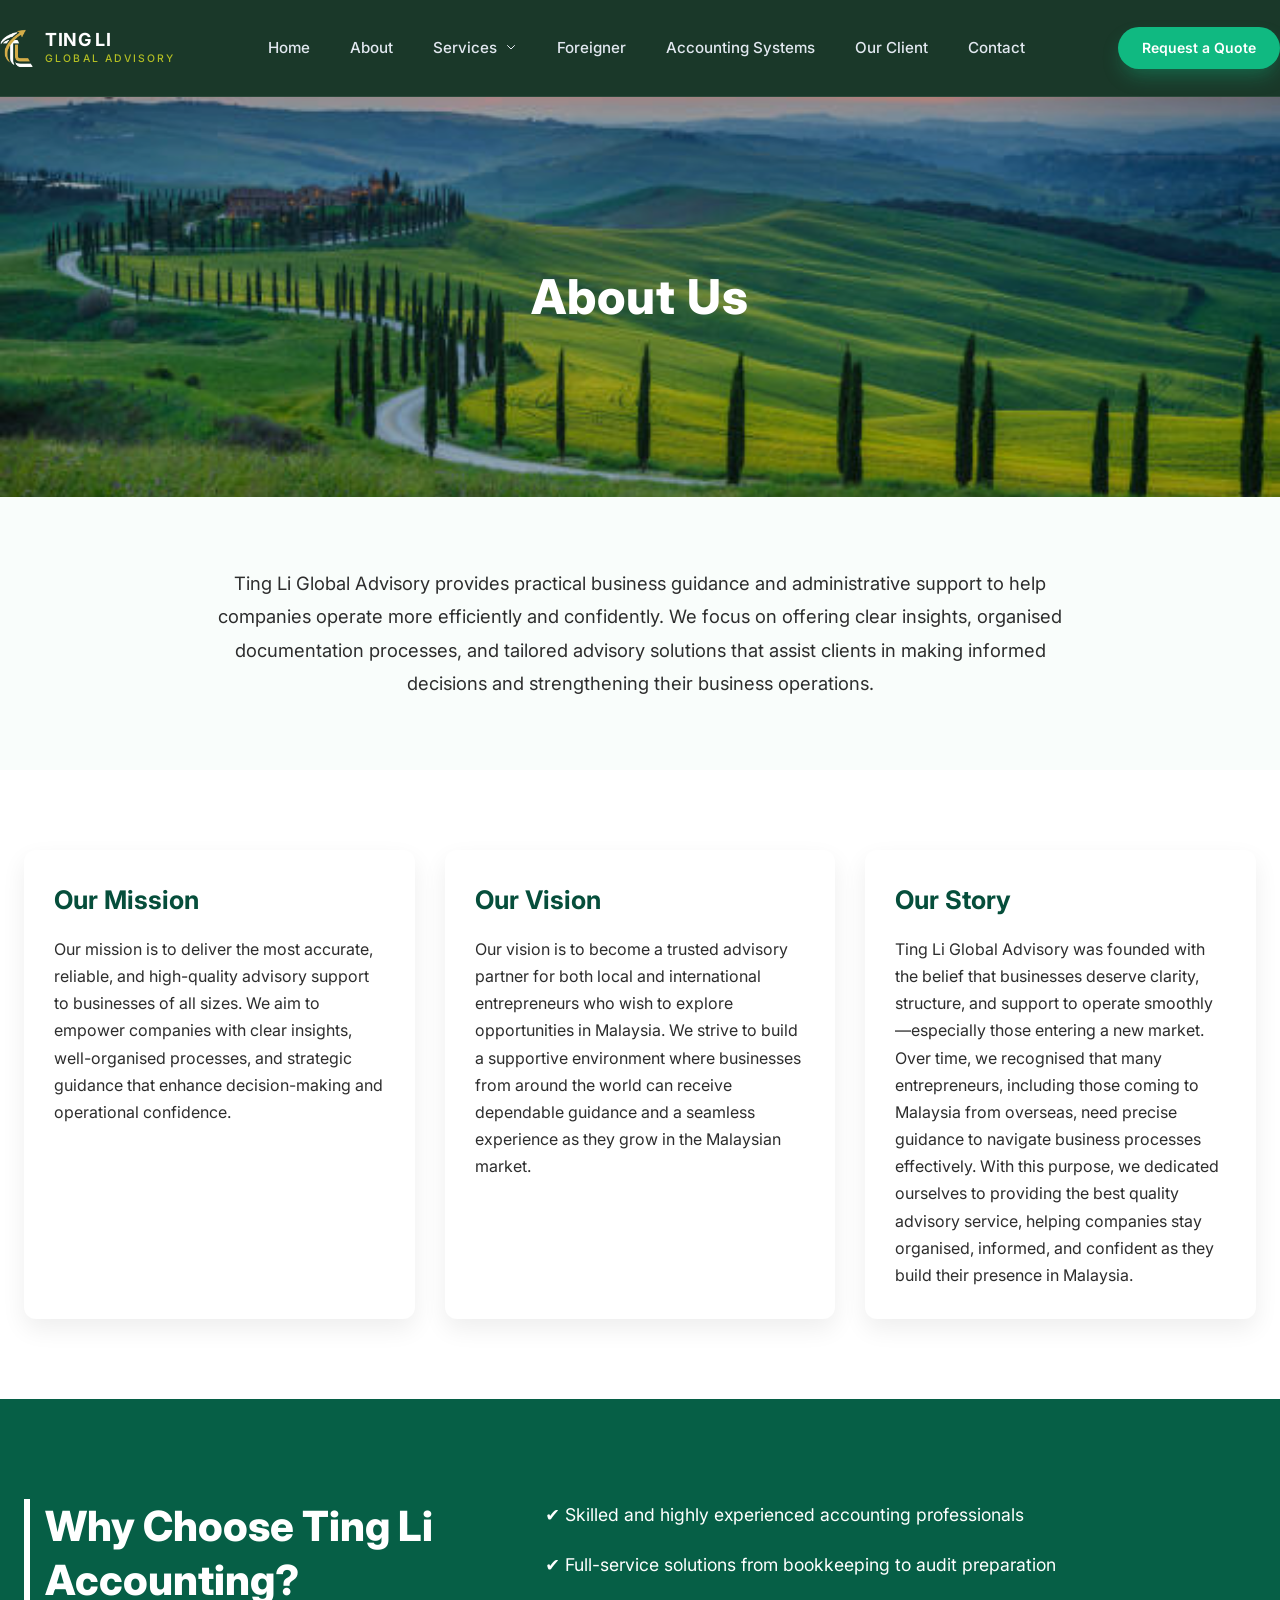
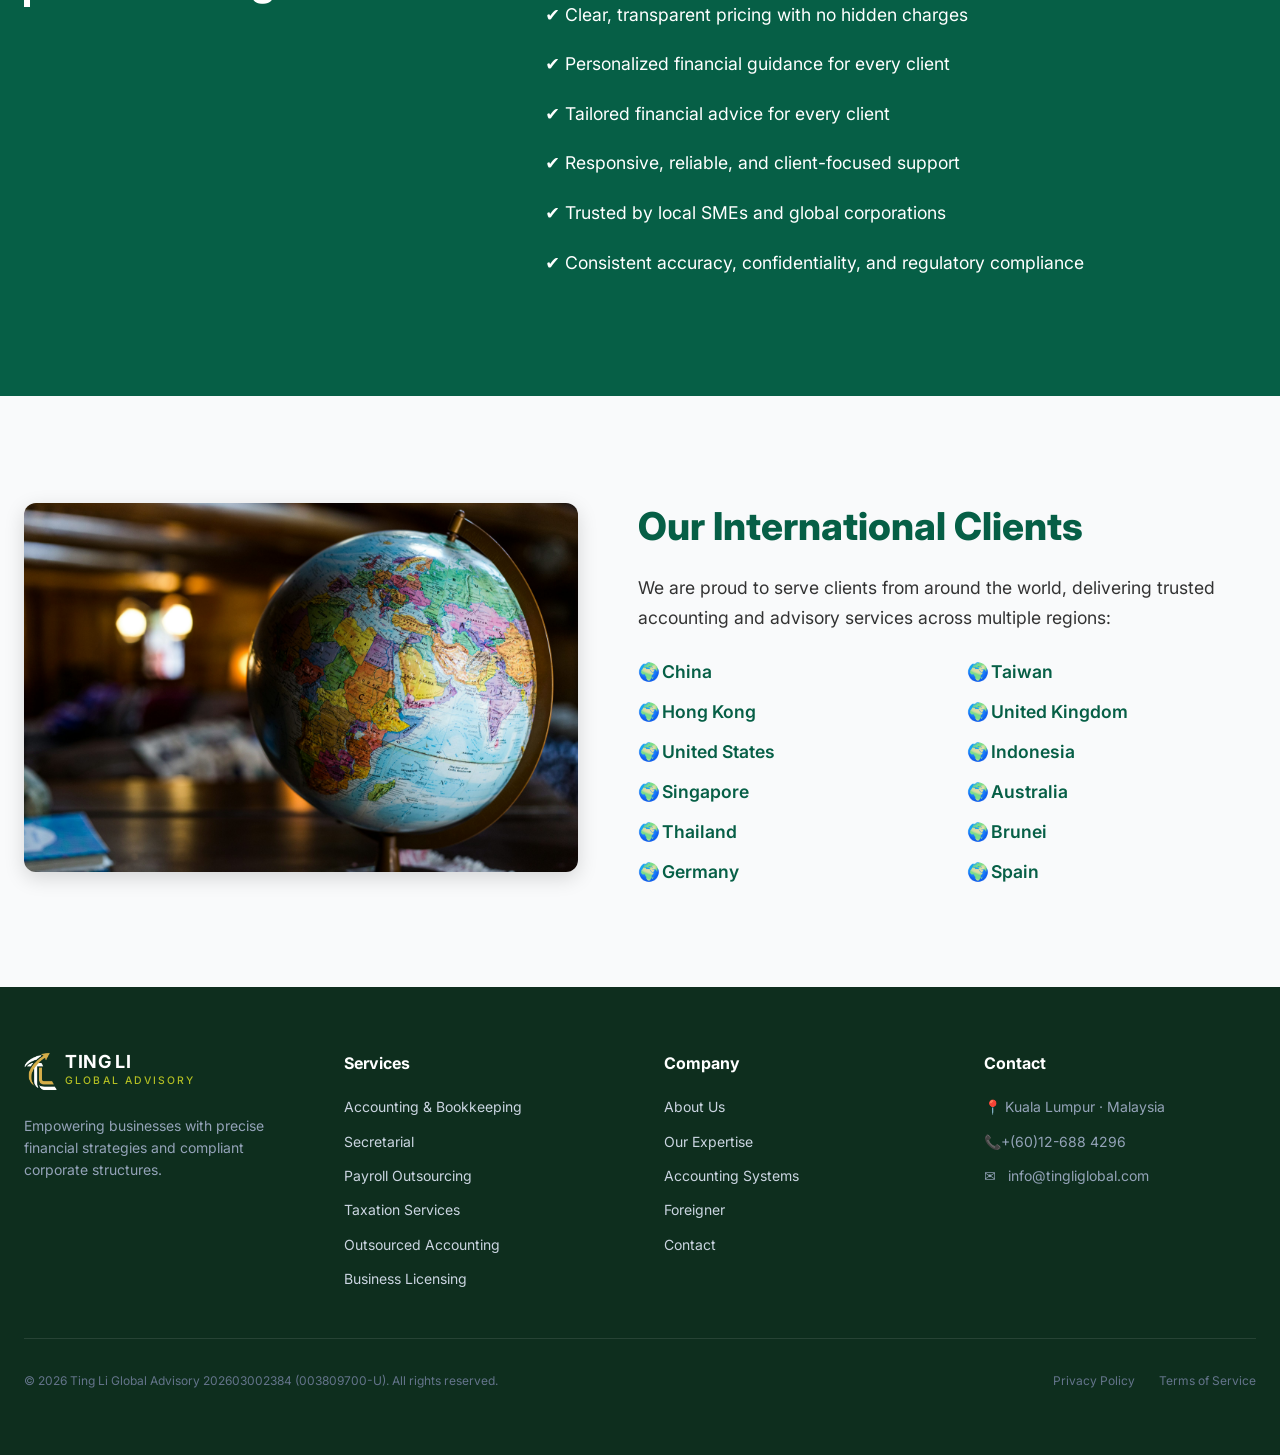
==== commit 6e50eb50: "Update about.html" ====
--- a/about.html
+++ b/about.html
@@ -172,7 +172,7 @@
           <!-- Brand -->
           <div class="footer-col brand-col">
             <div class="footer-brand">
-               <img src="logo-short.png" alt="Ting Li Logo" class="logo-img">
+               <img src="logo-short.png" alt="Ting Li Global Advisory" class="logo-img">
             <div class="logo-text-group">
                 <span class="logo-title">TING LI</span>
                 <span class="logo-subtitle">Global Advisory</span>
@@ -218,7 +218,7 @@
                <span><br></span>
             </li>
             <li>
-               <span>📞+(60)17-871 3922</span>
+               <span>📞+(60)12-688 4296</span>
                <span></span>
             </li>
             <li>
